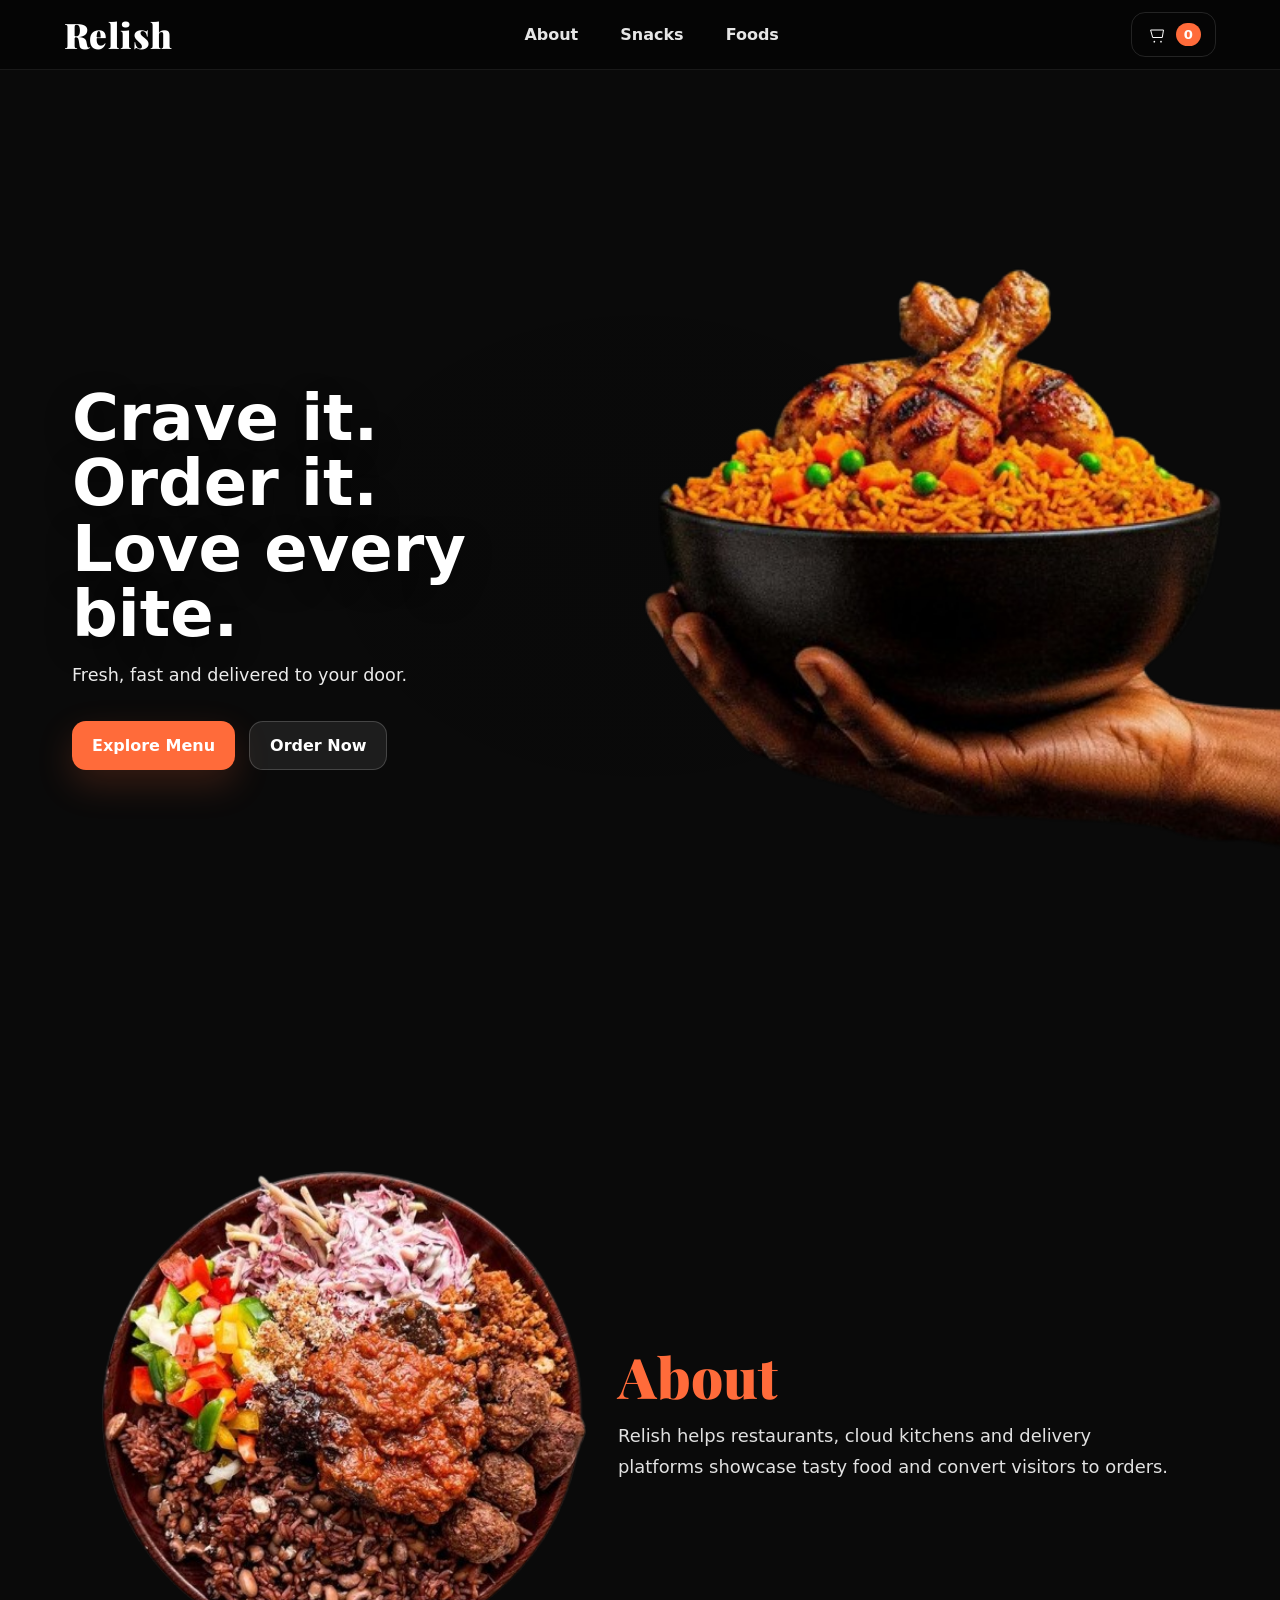
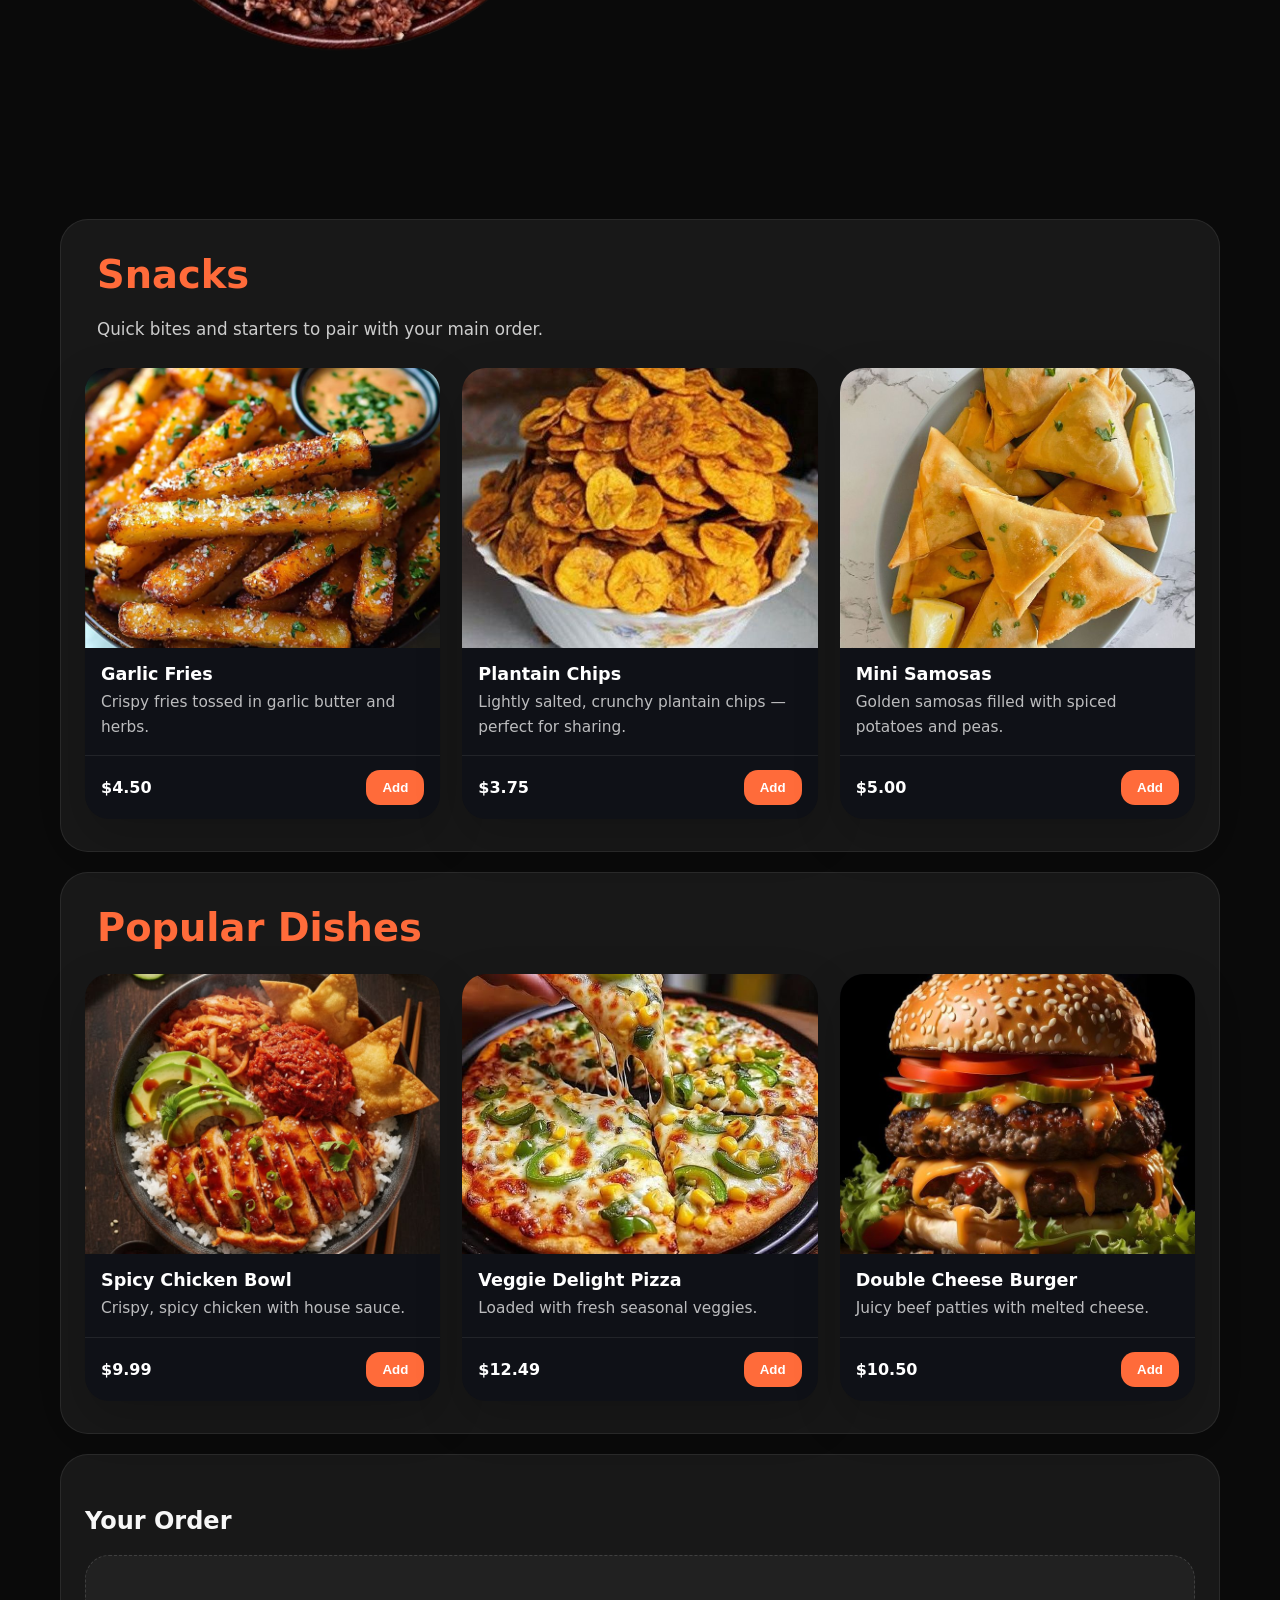
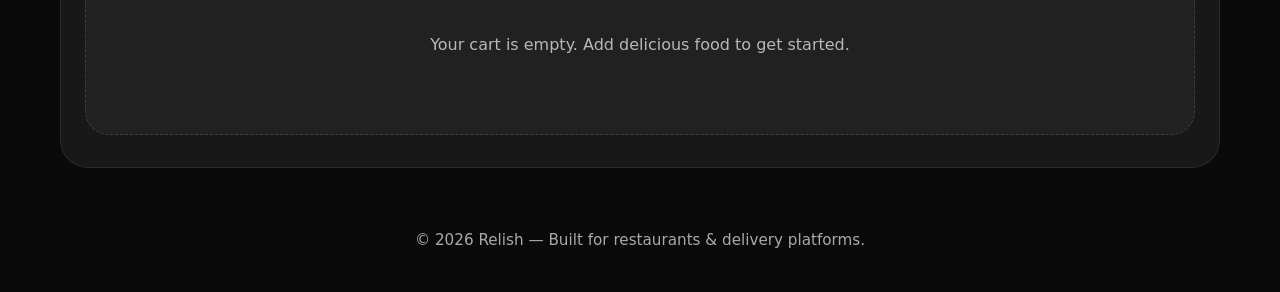
==== index.html @ c0b9b5f3 "Updated landing page" ====
<!DOCTYPE html>
<html lang="en">
<head>
    <meta charset="UTF-8" />
    <meta name="viewport" content="width=device-width, initial-scale=1.0" />
    <link rel="stylesheet" href="./landingpage.css" />
    <link href="https://fonts.googleapis.com/css2?family=Playfair+Display:wght@400;700;900&display=swap" rel="stylesheet">
    <title>Relish — Food Delivery</title>
</head>
<body>
    <a class="skip-link" href="#main">Skip to content</a>
    <nav class="site-nav" role="navigation" aria-label="Main navigation">
        <div class="nav-inner">
            <a href="#" class="logo">Relish</a>
            <ul class="nav-links">
                <li><a href="#about">About</a></li>
                <li><a href="#snacks">Snacks</a></li>
                <li><a href="#menu">Foods</a></li>
            </ul>
            <a href="./cart.html" class="cart-btn" aria-label="View cart">
                <svg width="20" height="20" viewBox="0 0 24 24" fill="none" xmlns="http://www.w3.org/2000/svg" aria-hidden="true">
                    <path d="M6 6h15l-1.5 9h-11z" stroke="currentColor" stroke-width="1.2" stroke-linecap="round" stroke-linejoin="round"/>
                    <circle cx="10" cy="20" r="1" fill="currentColor"></circle>
                    <circle cx="18" cy="20" r="1" fill="currentColor"></circle>
                </svg>
                <span class="cart-count" aria-hidden="true">0</span>
            </a>
        </div>
    </nav>
    <header class="hero">
        <div class="hero-content">
            <h1 class="headline">Crave it. Order it. Love every bite.</h1>
            <p class="subhead">Fresh, fast and delivered to your door.</p>
            <div class="hero-ctas">
                <a href="#menu" class="btn primary">Explore Menu</a>
                <a href="#order" class="btn ghost">Order Now</a>
            </div>
        </div>
        <div class="hero-image" aria-hidden="true"></div>
    </header>

    <main id="main" tabindex="-1">
        <section id="about" aria-label="About">
            <div class="about-section">
                <div class="about-image">
                    <img src="./assets/[base64].png" alt="Assorted dishes">
                </div>

                <div class="about-inner">
                    <h2 class="about-heading">About</h2>
                    <p class="about-text">Relish helps restaurants, cloud kitchens and delivery platforms showcase tasty food and convert visitors to orders.</p>
                </div>
            </div>
        </section>

        <section id="snacks" class="snacks-section" aria-label="Snacks">
            <div class="section-intro">
                <h2 class="section-title">Snacks</h2>
                <p class="section-copy">Quick bites and starters to pair with your main order.</p>
            </div>
            <div class="dish-grid">
                <article class="dish-card">
                    <div class="dish-img" style="background-image:url('./assets/Garlic\ Parmesan\ Fries_\ The\ Ultimate\ Crispy\ Recipe.jpg')"></div>
                    <h3 class="dish-title">Garlic Fries</h3>
                    <p class="dish-desc">Crispy fries tossed in garlic butter and herbs.</p>
                    <div class="dish-meta">
                        <span class="price">$4.50</span>
                        <button class="add-btn">Add</button>
                    </div>
                </article>

                <article class="dish-card">
                    <div class="dish-img" style="background-image:url('./assets/Sweet\ Nendran\ Chips.jpg')"></div>
                    <h3 class="dish-title">Plantain Chips</h3>
                    <p class="dish-desc">Lightly salted, crunchy plantain chips — perfect for sharing.</p>
                    <div class="dish-meta">
                        <span class="price">$3.75</span>
                        <button class="add-btn">Add</button>
                    </div>
                </article>

                <article class="dish-card">
                    <div class="dish-img" style="background-image:url('./assets/Keema\ Samosa\ -\ Beef\ Samosa.jpg')"></div>
                    <h3 class="dish-title">Mini Samosas</h3>
                    <p class="dish-desc">Golden samosas filled with spiced potatoes and peas.</p>
                    <div class="dish-meta">
                        <span class="price">$5.00</span>
                        <button class="add-btn">Add</button>
                    </div>
                </article>
            </div>
        </section>
        <section id="menu" class="menu-section" aria-label="Popular dishes">
            <div class="section-intro">
                <h2 class="section-title">Popular Dishes</h2>
            </div>
            <div class="dish-grid">
                <article class="dish-card">
                    <div class="dish-img" style="background-image:url('./assets/spicy\ chicken\ bowl\ recipe\ 2025_\ 7\ Secrets\ for\ the\ Perfect\ Meal.jpg')"></div>
                    <h3 class="dish-title">Spicy Chicken Bowl</h3>
                    <p class="dish-desc">Crispy, spicy chicken with house sauce.</p>
                    <div class="dish-meta">
                        <span class="price">$9.99</span>
                        <button class="add-btn">Add</button>
                    </div>
                </article>
                <article class="dish-card">
                    <div class="dish-img" style="background-image:url('./assets/usa\ pizza\ 🍕.jpg')"></div>
                    <h3 class="dish-title">Veggie Delight Pizza</h3>
                    <p class="dish-desc">Loaded with fresh seasonal veggies.</p>
                    <div class="dish-meta">
                        <span class="price">$12.49</span>
                        <button class="add-btn">Add</button>
                    </div>
                </article>
                <article class="dish-card">
                    <div class="dish-img" style="background-image:url('./assets/\'Double\ Cheeseburger\'\ Poster\,\ picture\,\ metal\ print\,\ paint\ by\ Zanoozi\ Art\ Prints\ _\ Displate.jpg')"></div>
                    <h3 class="dish-title">Double Cheese Burger</h3>
                    <p class="dish-desc">Juicy beef patties with melted cheese.</p>
                    <div class="dish-meta">
                        <span class="price">$10.50</span>
                        <button class="add-btn">Add</button>
                    </div>
                </article>
            </div>
        </section>

        <section id="order" class="order-section">
            <h2>Your Order</h2>
            <div class="cart">
                <p class="cart-empty">Your cart is empty. Add delicious food to get started.</p>
            </div>
        </section>
    </main>

    <footer class="site-footer">
        <p>© <span id="year"></span> Relish — Built for restaurants & delivery platforms.</p>
    </footer>

    <button class="back-to-top" id="backToTop" aria-label="Back to top">
        <svg width="24" height="24" viewBox="0 0 24 24" fill="none" xmlns="http://www.w3.org/2000/svg" aria-hidden="true">
            <path d="M12 4v12M5 11l7-7 7 7" stroke="currentColor" stroke-width="1.5" stroke-linecap="round" stroke-linejoin="round"/>
        </svg>
    </button>

    <script>
        // set year
        document.getElementById('year').textContent = new Date().getFullYear();

        // Smooth scroll for internal anchors
        document.querySelectorAll('a[href^="#"]').forEach(a=>{
            a.addEventListener('click', function(e){
                const target = document.querySelector(this.getAttribute('href'));
                if(target){ e.preventDefault(); target.scrollIntoView({behavior:'smooth'}); target.focus({preventScroll:true}); }
            });
        });

        // accessibility: focus outlines for keyboard users
        (function(){
            function handleFirstTab(e){
                if(e.key === 'Tab'){
                    document.body.classList.add('user-is-tabbing');
                    window.removeEventListener('keydown', handleFirstTab);
                }
            }
            window.addEventListener('keydown', handleFirstTab);
        })();

        // Cart functionality with persistence
        const cartCountEl = document.querySelector('.cart-count');
        const cartLive = document.createElement('div');
        cartLive.setAttribute('aria-live','polite');
        cartLive.className = 'visually-hidden';
        document.body.appendChild(cartLive);

        let cart = [];

        function saveCart(){ localStorage.setItem('relish_cart', JSON.stringify(cart)); }
        function loadCart(){ try{ const raw = localStorage.getItem('relish_cart'); cart = raw ? JSON.parse(raw) : []; }catch(e){ cart = []; } }

        function updateCartCount(){
            cartCountEl.textContent = cart.reduce((sum, item) => sum + (item.quantity || 1), 0);
        }

        // initialize
        loadCart();
        updateCartCount();

        // wire up add buttons
        document.querySelectorAll('.add-btn').forEach(btn=>{
            btn.addEventListener('click', ()=>{
                const card = btn.closest('.dish-card');
                const title = card.querySelector('.dish-title').textContent.trim();
                const price = card.querySelector('.price').textContent.trim();
                
                // Check if item already exists in cart
                const existingItem = cart.find(item => item.title === title);
                if (existingItem) {
                    existingItem.quantity = (existingItem.quantity || 1) + 1;
                } else {
                    cart.push({title, price, quantity: 1});
                }
                
                saveCart();
                updateCartCount();
                // announce to screen readers
                cartLive.textContent = `${title} added to cart.`;
            });
        });

        // Back to top button functionality
        const backToTopBtn = document.getElementById('backToTop');
        window.addEventListener('scroll', ()=>{
            if(window.scrollY > 300){
                backToTopBtn.classList.add('show');
            } else {
                backToTopBtn.classList.remove('show');
            }
        });

        backToTopBtn.addEventListener('click', ()=>{
            window.scrollTo({top: 0, behavior: 'smooth'});
        });
    </script>
</body>
</html>
---- landingpage.css ----
﻿:root{
--bg:#0a0a0a;
--nav-height:64px;
--accent:#FF6B3A;
--accent-600:#e05527;
--muted:#a8a8a8;
--card-bg:#111317;
--panel-bg:rgba(255,255,255,0.06);
--max-width:1200px;
}

*{box-sizing:border-box}
html,body{height:100%}
body{
margin:0;
font-family:Inter, system-ui, -apple-system, 'Segoe UI', Roboto, 'Helvetica Neue', Arial;
color:#f7f7f7;
background:var(--bg);
-webkit-font-smoothing:antialiased;
padding-top:var(--nav-height);
}

.site-nav{position:fixed;top:0;left:0;right:0;z-index:60;background:rgba(5,5,5,0.82);backdrop-filter:blur(12px);border-bottom:1px solid rgba(255,255,255,0.08);}
.site-nav .nav-inner{max-width:var(--max-width);margin:0 auto;padding:12px 24px;display:flex;align-items:center;justify-content:space-between;gap:16px;min-height:var(--nav-height)}
.site-nav .logo{color:#fff;font-weight:900;text-decoration:none;font-size:2.2rem;line-height:1;font-family:'Playfair Display', Georgia, 'Times New Roman', serif;letter-spacing:0.4px}
.nav-links{list-style:none;margin:0;padding:0;display:flex;gap:18px;align-items:center;flex-wrap:wrap}
.nav-links a{color:#fff;text-decoration:none;padding:10px 12px;border-radius:12px;font-weight:600;opacity:0.9;transition:background .2s ease,opacity .2s ease}
.nav-links a:hover{background:rgba(255,255,255,0.08);opacity:1}
.cart-btn{position:relative;background:transparent;border:1px solid rgba(255,255,255,0.12);color:#fff;padding:10px 14px;border-radius:14px;display:inline-flex;align-items:center;gap:10px;cursor:pointer;transition:border-color .2s ease,box-shadow .2s ease;text-decoration:none;}
.cart-count{background:var(--accent);color:#fff;font-weight:700;padding:4px 8px;border-radius:999px;font-size:0.82rem;min-width:24px;text-align:center;display:inline-block}
.cart-btn.active{box-shadow:0 12px 30px rgba(255,107,58,0.18);border-color:var(--accent)}

.hero{
display:grid;
grid-template-columns:48% 52%;
align-items:center;
min-height:100vh;
position:relative;
overflow:hidden;
padding-top:var(--nav-height);
}
.hero::before{
content:"";
position:absolute;
left:0;top:0;bottom:0;
width:100%;
background:radial-gradient(ellipse at center, rgba(0,0,0,0.08) 0%, rgba(0,0,0,0.02) 70%, rgba(0,0,0,0) 100%);
z-index:1;
pointer-events:none;
}
.hero-image {
background-image:url('./assets/download-removebg-preview.png');
background-color:transparent;
background-size:cover;
background-repeat:no-repeat;
background-position:center center;
min-height:100vh;
width:100%;
z-index:2;
border-radius:0 0 0 100px;
}

.visually-hidden{position:absolute!important;height:1px;width:1px;overflow:hidden;clip:rect(1px,1px,1px,1px);white-space:nowrap;border:0;padding:0;margin:-1px}
.skip-link{position:absolute;left:12px;top:8px;background:#fff;color:#000;padding:10px 14px;border-radius:12px;z-index:70;transform:translateY(-140%);transition:transform .18s ease}
.skip-link:focus{transform:translateY(0);outline:3px solid #ffd6c8}

body.user-is-tabbing a:focus, body.user-is-tabbing button:focus, body.user-is-tabbing .btn:focus{outline:3px solid rgba(255,107,58,0.22);outline-offset:3px}

.hero-content{
padding:clamp(72px,5vw,64px);
display:flex;
flex-direction:column;
justify-content:center;
gap:18px;
max-width:var(--max-width);
z-index:2;
}
.headline{
margin:0;
color:white;
font-size:clamp(32px,6vw,64px);
line-height:1.02;
font-weight:800;
text-shadow:0 10px 30px rgba(0,0,0,0.42);
}
.subhead{
margin:0;
color:rgba(255,255,255,0.92);
font-size:1.1rem;
max-width:56ch;
}
.hero-ctas{display:flex;gap:14px;margin-top:18px;flex-wrap:wrap}
.btn{display:inline-flex;align-items:center;gap:10px;padding:14px 20px;border-radius:14px;text-decoration:none;font-weight:700;transition:transform .18s ease,box-shadow .18s ease,background .18s ease}
.btn.primary{background:var(--accent);color:white;box-shadow:0 14px 36px rgba(255,107,58,0.19)}
.btn.primary:hover{background:var(--accent-600);transform:translateY(-1px)}
.btn.ghost{background:rgba(255,255,255,0.08);color:white;border:1px solid rgba(255,255,255,0.18)}
.btn.ghost:hover{background:rgba(255,255,255,0.16);transform:translateY(-1px)}

#about{padding:40px 20px;}
.about-section{
display:flex;
align-items:center;
gap:32px;
max-width:var(--max-width);
margin:0 auto;
padding:40px 20px;
}
.about-image{flex:0 0 45%;max-width:45%;}
.about-image img{width:100%;height:auto;display:block;border-radius:18px;object-fit:cover;}
.about-inner{flex:1 1 55%;}
.about-text{color:rgba(255,255,255,0.88);font-size:1.12rem;line-height:1.75;font-weight:500;margin:0;}
.about-heading{margin:0 0 16px 0;color:var(--accent);font-family:'Playfair Display', Georgia, serif;font-weight:900;font-size:clamp(32px,5vw,56px);line-height:1.02;}

main{max-width:var(--max-width);margin:2px auto;padding:0 20px;}
.section-intro{max-width:var(--max-width);margin:0 auto 24px;padding:0 12px;}
.section-title{color:var(--accent);font-size:clamp(2rem,3vw,2.4rem);margin:0 0 10px;}
.section-copy{color:rgba(255,255,255,0.78);font-size:1.05rem;max-width:56ch;line-height:1.8;}
.menu-section,.snacks-section,.order-section{background:var(--panel-bg);border:1px solid rgba(255,255,255,0.08);border-radius:28px;margin:20px auto;padding:32px 24px;}
.dish-grid{display:grid;grid-template-columns:repeat(3,1fr);gap:22px;}
.dish-card{background:#0f1117;border-radius:24px;overflow:hidden;box-shadow:0 18px 48px rgba(0,0,0,0.18);display:flex;flex-direction:column;transition:transform .24s ease,box-shadow .24s ease;}
.dish-card:hover{transform:translateY(-4px);box-shadow:0 24px 58px rgba(0,0,0,0.22);}
.dish-img{height:280px;background-size:cover;background-position:center;}
.dish-title{margin:16px 16px 6px;font-size:1.1rem;color:#fff;}
.dish-desc{margin:0 16px 16px;color:rgba(255,255,255,0.72);font-size:0.96rem;line-height:1.6;}
.dish-meta{display:flex;align-items:center;justify-content:space-between;padding:14px 16px;border-top:1px solid rgba(255,255,255,0.08);}
.price{font-weight:700;color:#fff;}
.add-btn{background:var(--accent);color:white;border:none;padding:10px 16px;border-radius:14px;cursor:pointer;font-weight:700;transition:transform .18s ease,box-shadow .18s ease,background .18s ease;}
.add-btn:hover,.add-btn:focus{background:var(--accent-600);box-shadow:0 12px 28px rgba(255,107,58,0.25);outline:none;}
.add-btn:active{transform:translateY(1px);}

.order-section .cart{min-height:180px;border:1px dashed rgba(255,255,255,0.14);border-radius:24px;padding:28px;display:flex;align-items:center;justify-content:center;background:rgba(255,255,255,0.04);}
.cart-empty{margin:0;color:rgba(255,255,255,0.68);font-size:1rem;}
.cart-list{display:flex;flex-direction:column;gap:12px;}
.cart-item{display:flex;justify-content:space-between;align-items:center;padding:14px 16px;border-radius:18px;background:#12131a;}
.cart-item-price{color:var(--accent);font-weight:700;}
.cart-total{margin-top:24px;padding-top:18px;border-top:1px solid rgba(255,255,255,0.08);font-weight:700;color:#fff;display:flex;justify-content:space-between;align-items:center;}
.cart-remove{background:transparent;border:1px solid rgba(255,255,255,0.12);color:#fff;padding:8px 12px;border-radius:14px;cursor:pointer;transition:border-color .2s ease,background .2s ease;}
.cart-remove:hover,.cart-remove:focus{border-color:var(--accent);background:rgba(255,255,255,0.06);outline:none;}

.site-footer{padding:28px 20px;text-align:center;color:rgba(255,255,255,0.65);font-size:0.95rem;}

/* Back to Top Button */
.back-to-top{
position:fixed;
bottom:24px;
right:24px;
z-index:50;
width:48px;
height:48px;
border-radius:50%;
background:var(--accent);
color:#fff;
border:none;
cursor:pointer;
display:flex;
align-items:center;
justify-content:center;
box-shadow:0 10px 28px rgba(255,107,58,0.25);
transition:opacity .3s ease,transform .18s ease,box-shadow .18s ease;
opacity:0;
pointer-events:none;
}
.back-to-top.show{
opacity:1;
pointer-events:auto;
}
.back-to-top:hover{
transform:translateY(-3px);
box-shadow:0 14px 36px rgba(255,107,58,0.35);
}
.back-to-top:active{
transform:translateY(-1px);
}

@media (max-width:900px){
.hero{grid-template-columns:1fr;min-height:68vh;}
.hero-image{height:260px;width:100%;border-radius:0 0 0 0;}
.dish-grid{grid-template-columns:repeat(2,1fr);}
.site-nav .nav-inner{flex-wrap:wrap;}
.nav-links{order:3;width:100%;justify-content:flex-start;padding-top:10px;}
}
@media (max-width:700px){
.hero-content{padding:28px 20px;}
}
@media (max-width:600px){
.dish-grid{grid-template-columns:1fr;}
.hero-content{padding:24px 18px;}
.headline{font-size:2.25rem;}
.about-section{padding:24px 14px;}
}
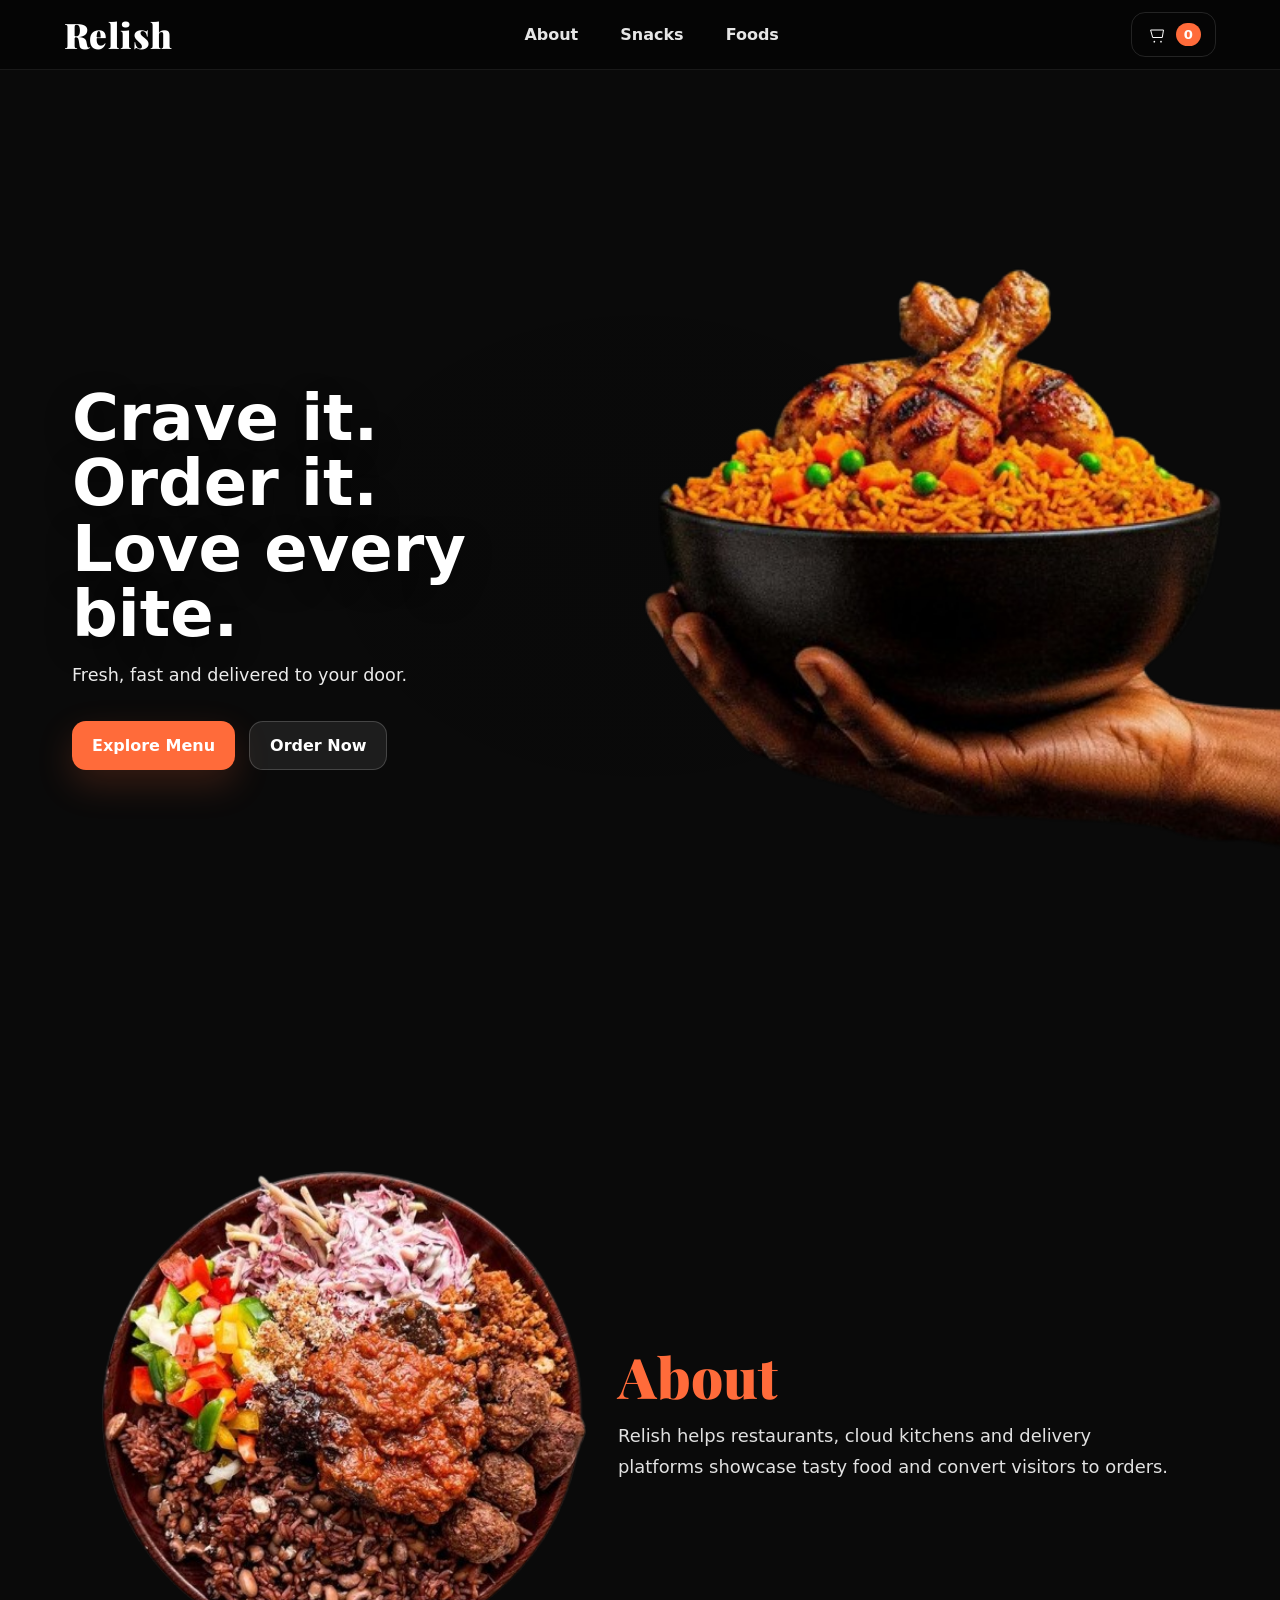
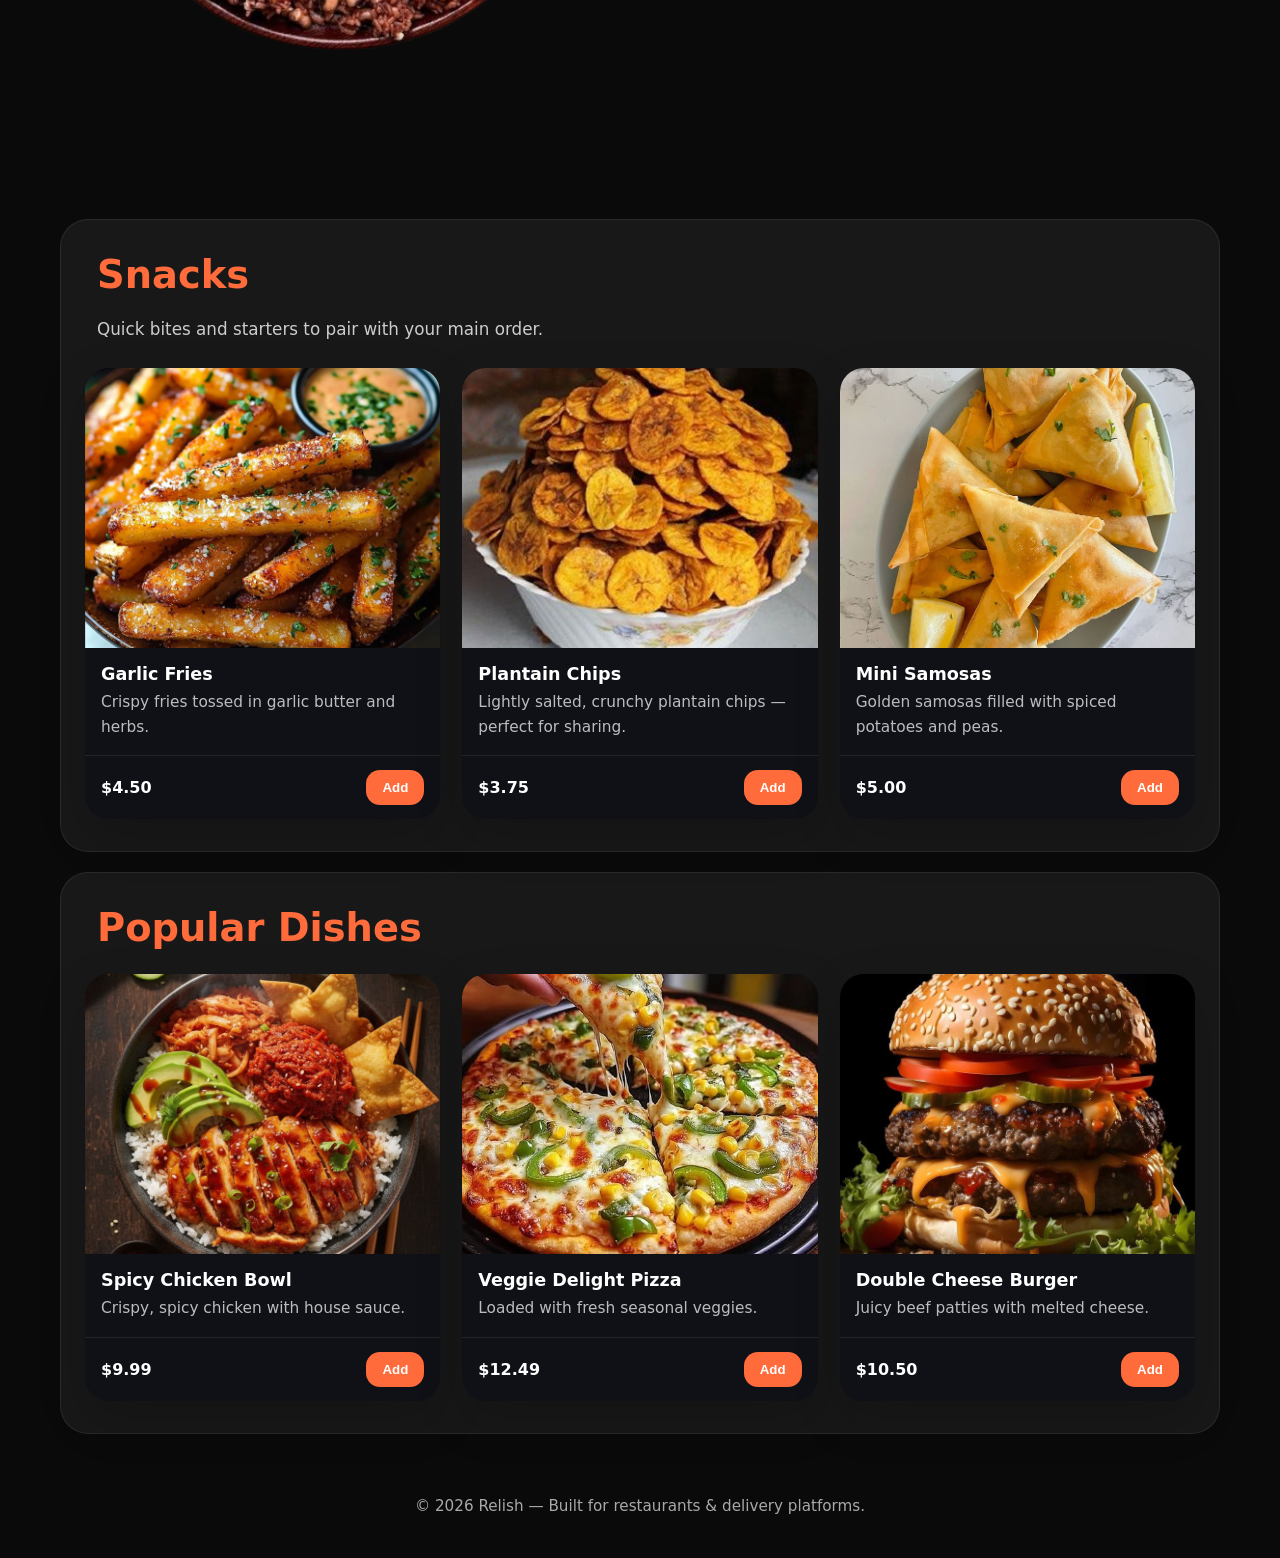
==== commit 2082069e: "updated landing page" ====
--- a/index.html
+++ b/index.html
@@ -124,13 +124,6 @@
                 </article>
             </div>
         </section>
-
-        <section id="order" class="order-section">
-            <h2>Your Order</h2>
-            <div class="cart">
-                <p class="cart-empty">Your cart is empty. Add delicious food to get started.</p>
-            </div>
-        </section>
     </main>
 
     <footer class="site-footer">
